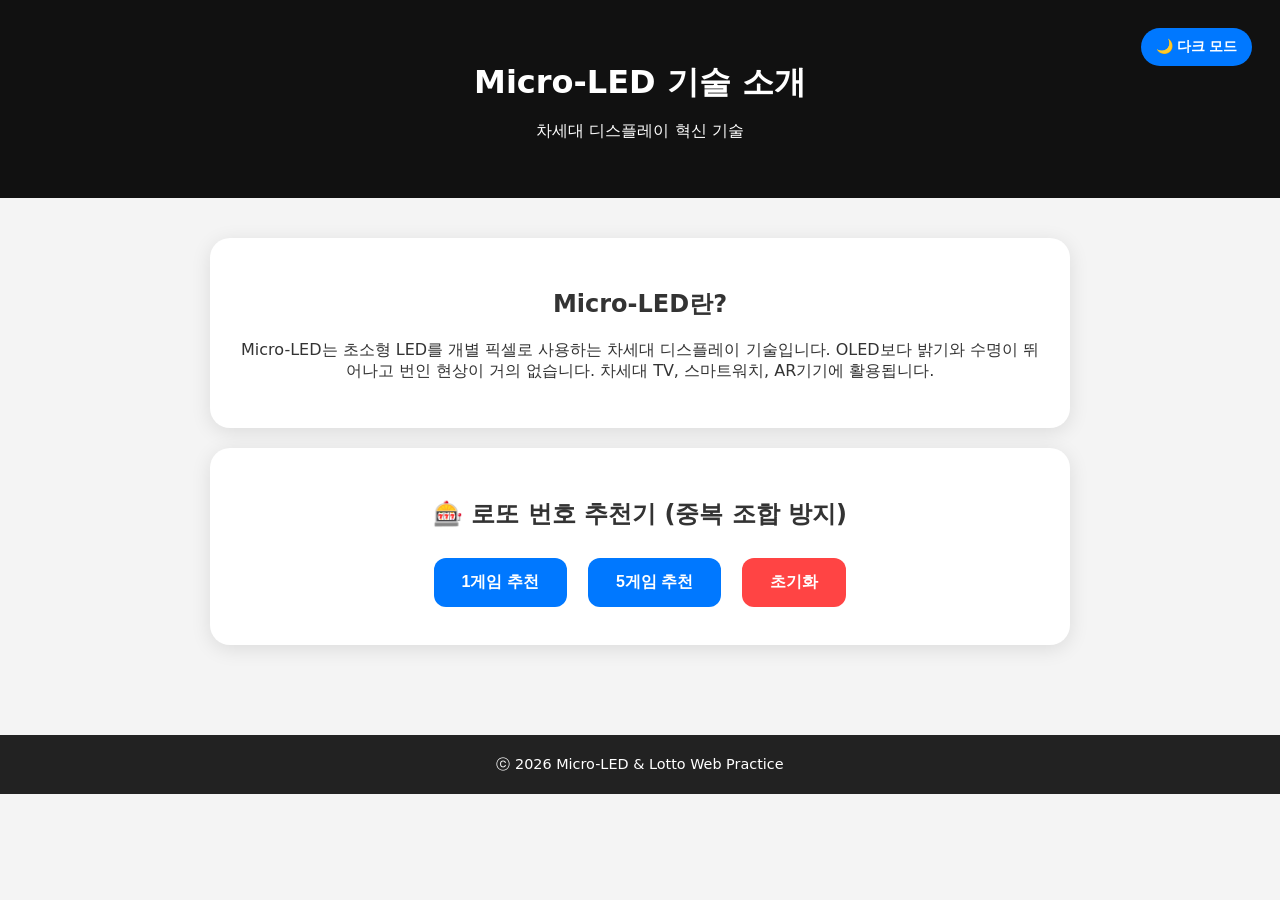
==== index.html @ c6f15ccf "Add Dark Mode / Light Mode and refactor project structure" ====
<!DOCTYPE html>
<html lang="ko">
<head>
    <meta charset="UTF-8">
    <meta name="viewport" content="width=device-width, initial-scale=1.0">
    <title>Micro-LED & 로또 추천기</title>
    <!-- CSS Linking -->
    <link rel="stylesheet" href="style.css">
</head>
<body>

<header>
    <h1>Micro-LED 기술 소개</h1>
    <p>차세대 디스플레이 혁신 기술</p>
    <button id="theme-toggle">🌙 다크 모드</button>
</header>

<section>
    <div class="box">
        <h2>Micro-LED란?</h2>
        <p>
            Micro-LED는 초소형 LED를 개별 픽셀로 사용하는 차세대 디스플레이 기술입니다.
            OLED보다 밝기와 수명이 뛰어나고 번인 현상이 거의 없습니다.
            차세대 TV, 스마트워치, AR기기에 활용됩니다.
        </p>
    </div>

    <div class="box">
        <h2>🎰 로또 번호 추천기 (중복 조합 방지)</h2>
        <div class="controls">
            <button onclick="generateOne()">1게임 추천</button>
            <button onclick="generateFive()">5게임 추천</button>
            <button class="reset-btn" onclick="resetLotto()">초기화</button>
        </div>
        <div id="lottoResult"></div>
    </div>
</section>

<footer>
    ⓒ 2026 Micro-LED & Lotto Web Practice
</footer>

<!-- JS Linking -->
<script src="main.js"></script>
</body>
</html>
---- style.css ----
:root {
    /* Light Theme Variables */
    --bg-color: #f4f4f4;
    --card-bg: #ffffff;
    --text-color: #333333;
    --header-bg: #111111;
    --header-text: #ffffff;
    --footer-bg: #222222;
    --footer-text: #ffffff;
    --primary-color: #0078ff;
    --primary-hover: #0056cc;
    --reset-color: #ff4444;
    --reset-hover: #cc0000;
    --shadow: rgba(0, 0, 0, 0.1);
}

[data-theme="dark"] {
    /* Dark Theme Variables */
    --bg-color: #121212;
    --card-bg: #1e1e1e;
    --text-color: #e0e0e0;
    --header-bg: #000000;
    --header-text: #ffffff;
    --footer-bg: #1a1a1a;
    --footer-text: #aaaaaa;
    --shadow: rgba(255, 255, 255, 0.05);
}

body {
    font-family: 'Pretendard', -apple-system, BlinkMacSystemFont, system-ui, Roboto, sans-serif;
    text-align: center;
    margin: 0;
    padding: 0;
    background-color: var(--bg-color);
    color: var(--text-color);
    transition: background-color 0.3s, color 0.3s;
}

header {
    background-color: var(--header-bg);
    color: var(--header-text);
    padding: 40px 20px;
    position: relative;
}

header h1 {
    font-size: 2rem;
    margin-bottom: 10px;
}

#theme-toggle {
    position: absolute;
    top: 20px;
    right: 20px;
    padding: 10px 15px;
    font-size: 14px;
    border-radius: 20px;
    background-color: var(--primary-color);
    color: white;
    border: none;
    cursor: pointer;
    transition: transform 0.2s;
}

#theme-toggle:active {
    transform: scale(0.95);
}

section {
    padding: 20px;
}

.box {
    background: var(--card-bg);
    margin: 20px auto;
    padding: 30px;
    width: 90%;
    max-width: 800px;
    border-radius: 20px;
    box-shadow: 0px 4px 20px var(--shadow);
    transition: background-color 0.3s, box-shadow 0.3s;
}

button {
    padding: 14px 28px;
    font-size: 1rem;
    font-weight: 600;
    background-color: var(--primary-color);
    color: white;
    border: none;
    border-radius: 12px;
    cursor: pointer;
    margin: 8px;
    transition: background-color 0.2s, transform 0.1s;
}

button:hover {
    background-color: var(--primary-hover);
}

button:active {
    transform: translateY(1px);
}

.reset-btn {
    background-color: var(--reset-color);
}

.reset-btn:hover {
    background-color: var(--reset-hover);
}

.ball {
    display: inline-flex;
    justify-content: center;
    align-items: center;
    width: 50px;
    height: 50px;
    border-radius: 50%;
    color: white;
    font-weight: bold;
    font-size: 1.1rem;
    margin: 8px;
    box-shadow: 0 4px 8px rgba(0,0,0,0.2);
}

footer {
    background: var(--footer-bg);
    color: var(--footer-text);
    padding: 20px;
    margin-top: 50px;
    font-size: 0.9rem;
}

/* Responsive Optimization */
@media (max-width: 600px) {
    header h1 {
        font-size: 1.5rem;
    }

    .box {
        padding: 20px;
    }

    button {
        width: 100%;
        margin: 5px 0;
    }

    .ball {
        width: 45px;
        height: 45px;
        font-size: 1rem;
    }
}
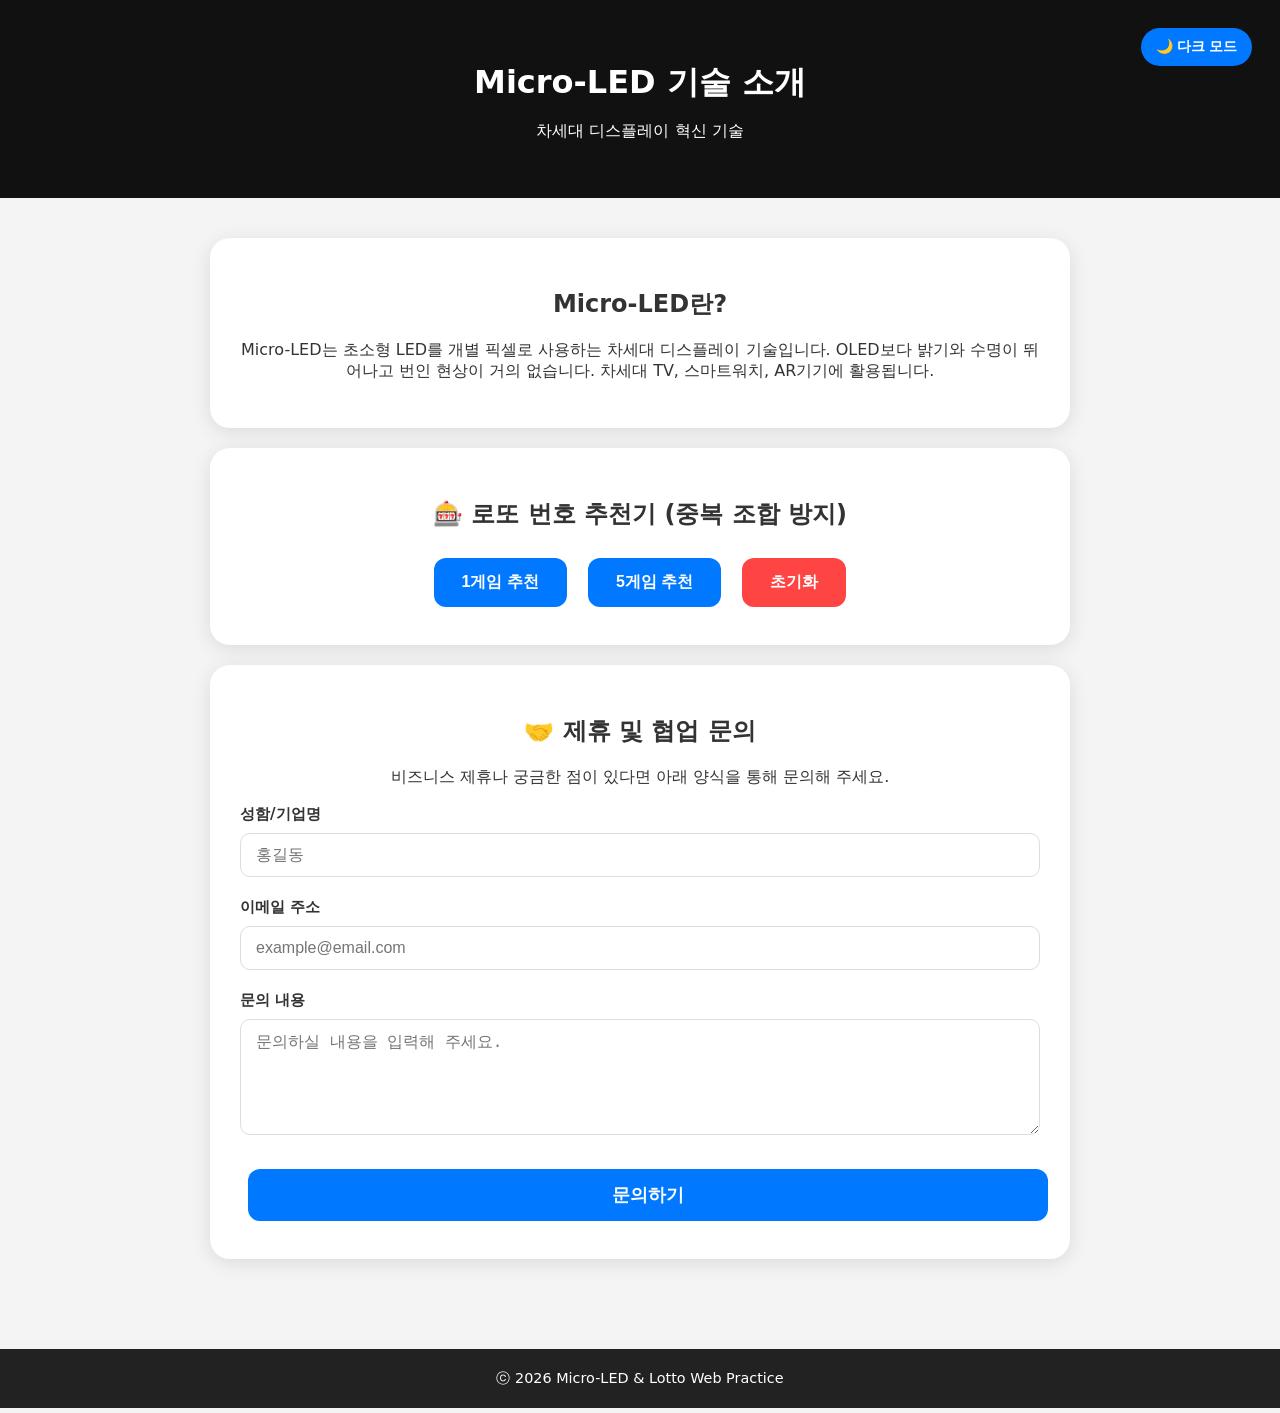
==== commit 92f175ee: "Add partnership inquiry form with Formspree integration" ====
--- a/index.html
+++ b/index.html
@@ -34,6 +34,26 @@
         </div>
         <div id="lottoResult"></div>
     </div>
+
+    <div class="box">
+        <h2>🤝 제휴 및 협업 문의</h2>
+        <p>비즈니스 제휴나 궁금한 점이 있다면 아래 양식을 통해 문의해 주세요.</p>
+        <form action="https://formspree.io/f/xdalrvzw" method="POST" id="contact-form">
+            <div class="form-group">
+                <label for="name">성함/기업명</label>
+                <input type="text" id="name" name="name" placeholder="홍길동" required>
+            </div>
+            <div class="form-group">
+                <label for="email">이메일 주소</label>
+                <input type="email" id="email" name="email" placeholder="example@email.com" required>
+            </div>
+            <div class="form-group">
+                <label for="message">문의 내용</label>
+                <textarea id="message" name="message" rows="5" placeholder="문의하실 내용을 입력해 주세요." required></textarea>
+            </div>
+            <button type="submit" class="submit-btn">문의하기</button>
+        </form>
+    </div>
 </section>
 
 <footer>
--- a/style.css
+++ b/style.css
@@ -132,6 +132,50 @@
     font-size: 0.9rem;
 }
 
+/* Form Styling */
+.form-group {
+    text-align: left;
+    margin-bottom: 20px;
+}
+
+.form-group label {
+    display: block;
+    font-weight: 600;
+    margin-bottom: 8px;
+    font-size: 0.95rem;
+}
+
+.form-group input,
+.form-group textarea {
+    width: 100%;
+    padding: 12px 15px;
+    border-radius: 10px;
+    border: 1px solid #ddd;
+    background-color: var(--card-bg);
+    color: var(--text-color);
+    font-size: 1rem;
+    box-sizing: border-box;
+    transition: border-color 0.2s, box-shadow 0.2s;
+}
+
+[data-theme="dark"] .form-group input,
+[data-theme="dark"] .form-group textarea {
+    border-color: #444;
+}
+
+.form-group input:focus,
+.form-group textarea:focus {
+    outline: none;
+    border-color: var(--primary-color);
+    box-shadow: 0 0 8px rgba(0, 120, 255, 0.2);
+}
+
+.submit-btn {
+    width: 100%;
+    margin-top: 10px;
+    font-size: 1.1rem;
+}
+
 /* Responsive Optimization */
 @media (max-width: 600px) {
     header h1 {
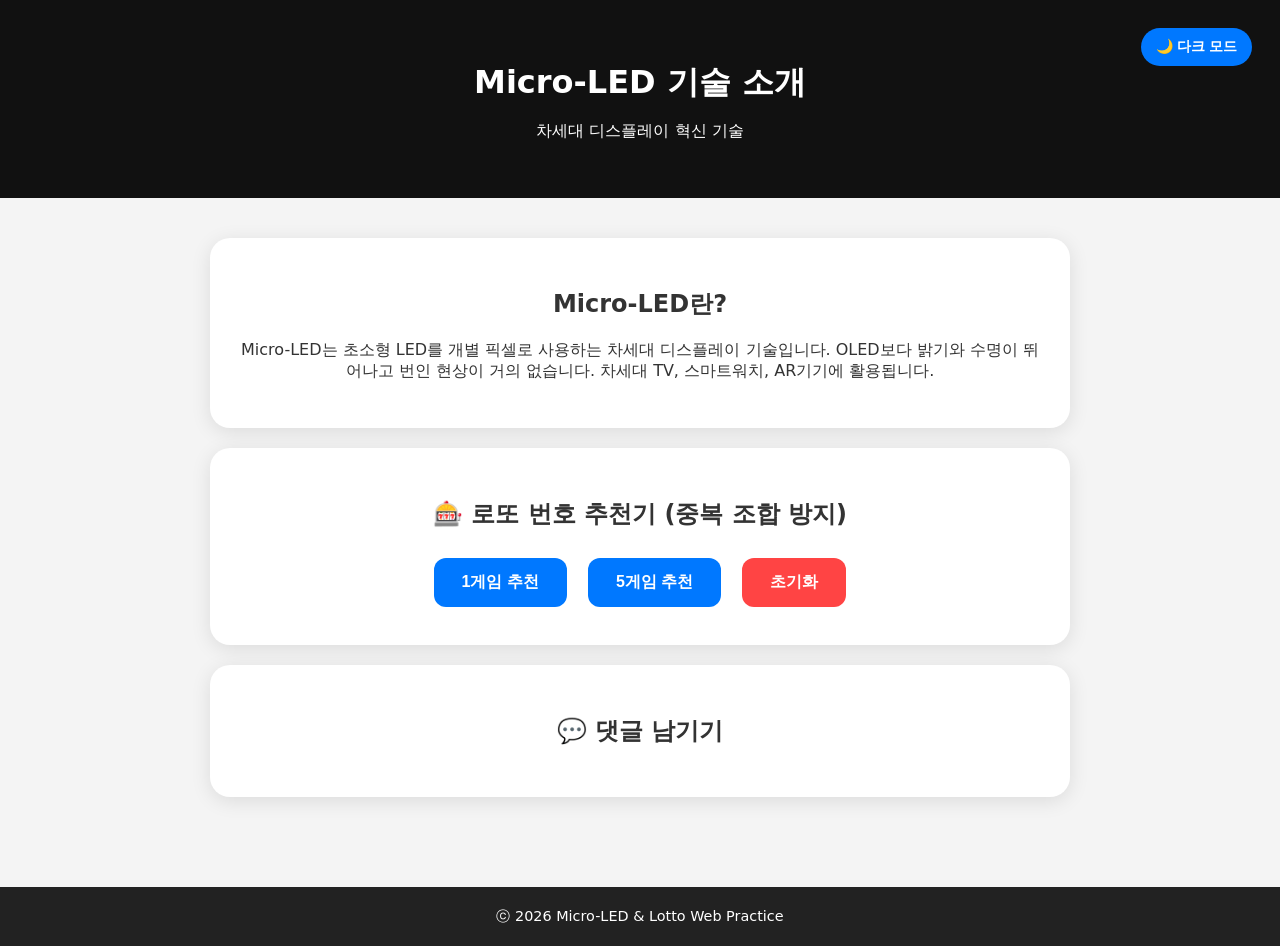
==== commit 4bc95427: "Integrate Disqus comments section" ====
--- a/index.html
+++ b/index.html
@@ -36,23 +36,26 @@
     </div>
 
     <div class="box">
-        <h2>🤝 제휴 및 협업 문의</h2>
-        <p>비즈니스 제휴나 궁금한 점이 있다면 아래 양식을 통해 문의해 주세요.</p>
-        <form action="https://formspree.io/f/xdalrvzw" method="POST" id="contact-form">
-            <div class="form-group">
-                <label for="name">성함/기업명</label>
-                <input type="text" id="name" name="name" placeholder="홍길동" required>
-            </div>
-            <div class="form-group">
-                <label for="email">이메일 주소</label>
-                <input type="email" id="email" name="email" placeholder="example@email.com" required>
-            </div>
-            <div class="form-group">
-                <label for="message">문의 내용</label>
-                <textarea id="message" name="message" rows="5" placeholder="문의하실 내용을 입력해 주세요." required></textarea>
-            </div>
-            <button type="submit" class="submit-btn">문의하기</button>
-        </form>
+        <h2>💬 댓글 남기기</h2>
+        <div id="disqus_thread"></div>
+        <script>
+            /**
+            *  RECOMMENDED CONFIGURATION VARIABLES: EDIT AND UNCOMMENT THE SECTION BELOW TO INSERT DYNAMIC VALUES FROM YOUR PLATFORM OR CMS.
+            *  LEARN WHY DEFINING THESE VARIABLES IS IMPORTANT: https://disqus.com/admin/universalcode/#configuration-variables    */
+            /*
+            var disqus_config = function () {
+            this.page.url = PAGE_URL;  // Replace PAGE_URL with your page's canonical URL variable
+            this.page.identifier = PAGE_IDENTIFIER; // Replace PAGE_IDENTIFIER with your page's unique identifier variable
+            };
+            */
+            (function() { // DON'T EDIT BELOW THIS LINE
+            var d = document, s = d.createElement('script');
+            s.src = 'https://hunmintech.disqus.com/embed.js';
+            s.setAttribute('data-timestamp', +new Date());
+            (d.head || d.body).appendChild(s);
+            })();
+        </script>
+        <noscript>Please enable JavaScript to view the <a href="https://disqus.com/?ref_noscript">comments powered by Disqus.</a></noscript>
     </div>
 </section>
 
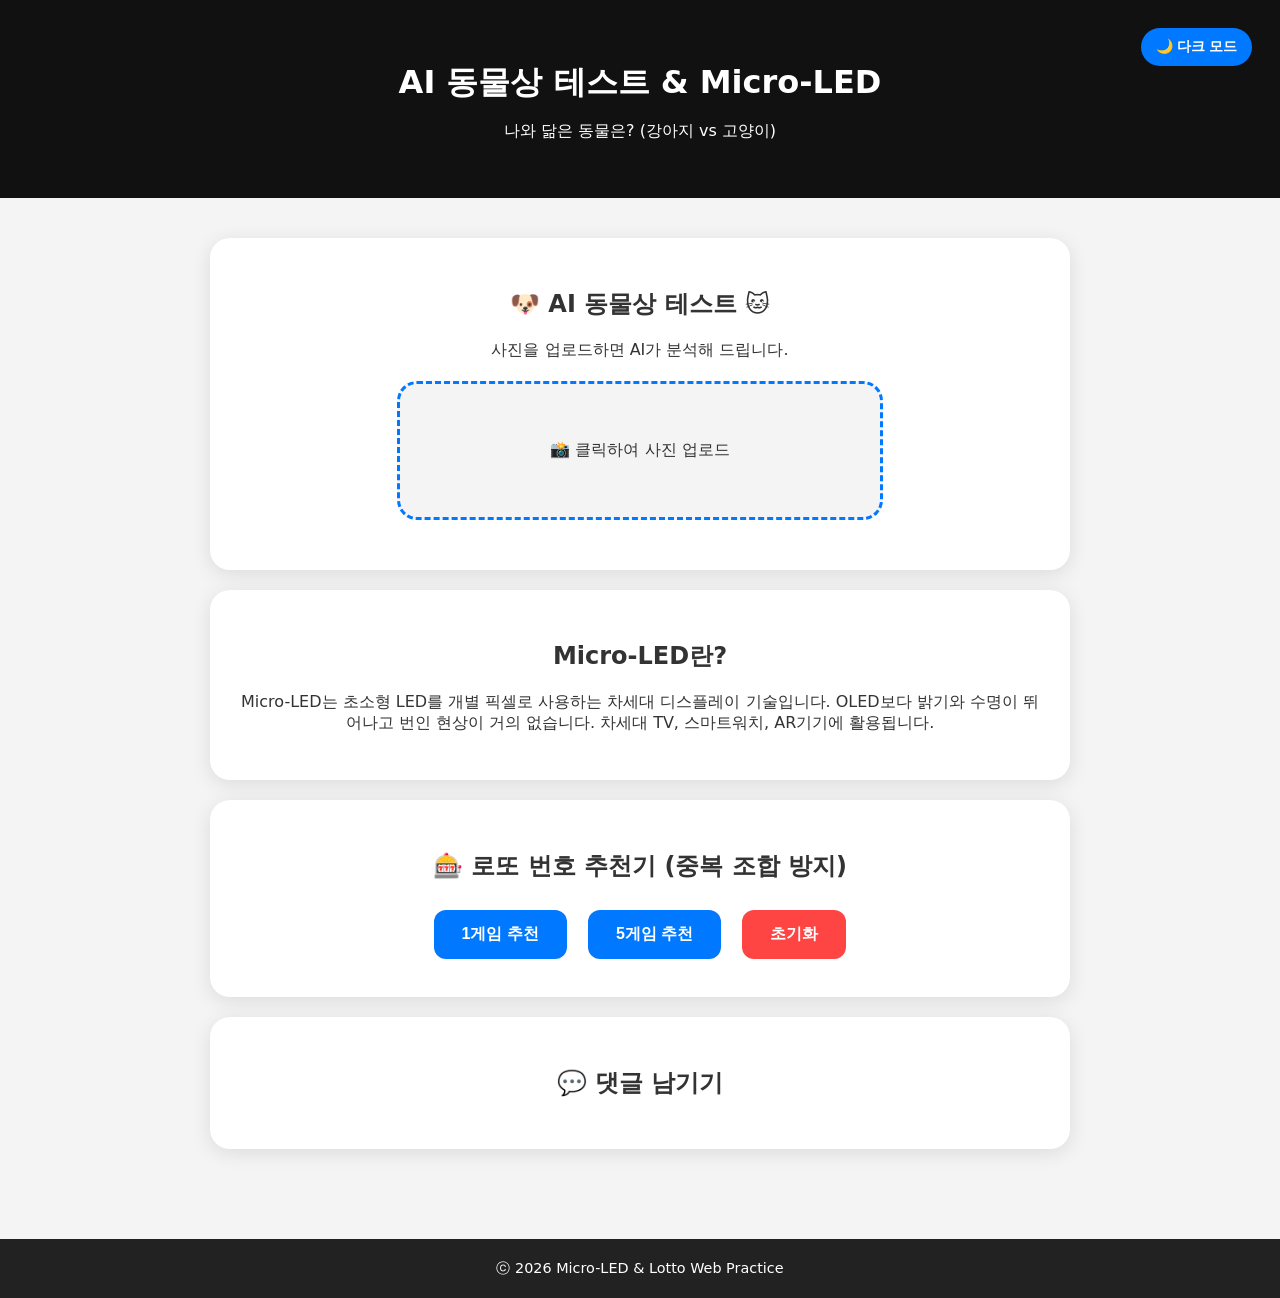
==== commit 286bc8f1: "Implement AI Animal Face Test (Cat vs Dog) with file upload" ====
--- a/index.html
+++ b/index.html
@@ -3,19 +3,48 @@
 <head>
     <meta charset="UTF-8">
     <meta name="viewport" content="width=device-width, initial-scale=1.0">
-    <title>Micro-LED & 로또 추천기</title>
+    <title>Micro-LED & AI 동물상 테스트</title>
     <!-- CSS Linking -->
     <link rel="stylesheet" href="style.css">
+    <!-- Teachable Machine Libraries -->
+    <script src="https://cdn.jsdelivr.net/npm/@tensorflow/tfjs@latest/dist/tf.min.js"></script>
+    <script src="https://cdn.jsdelivr.net/npm/@teachablemachine/image@latest/dist/teachablemachine-image.min.js"></script>
 </head>
 <body>
 
 <header>
-    <h1>Micro-LED 기술 소개</h1>
-    <p>차세대 디스플레이 혁신 기술</p>
+    <h1>AI 동물상 테스트 & Micro-LED</h1>
+    <p>나와 닮은 동물은? (강아지 vs 고양이)</p>
     <button id="theme-toggle">🌙 다크 모드</button>
 </header>
 
 <section>
+    <!-- AI Animal Face Test Section -->
+    <div class="box ai-section">
+        <h2>🐶 AI 동물상 테스트 🐱</h2>
+        <p>사진을 업로드하면 AI가 분석해 드립니다.</p>
+        
+        <div class="upload-area" id="upload-area">
+            <input type="file" id="image-input" accept="image/*" hidden>
+            <div id="preview-container">
+                <img id="face-image" src="" alt="Face Preview" style="display: none; max-width: 100%; border-radius: 15px;">
+                <div id="placeholder">
+                    <p>📸 클릭하여 사진 업로드</p>
+                </div>
+            </div>
+        </div>
+
+        <div id="loading" style="display: none; margin: 20px;">
+            <p>AI 분석 중... 🤖</p>
+        </div>
+
+        <div id="result-container" style="display: none; margin-top: 30px;">
+            <h3 id="result-message">분석 결과</h3>
+            <div id="label-container"></div>
+            <button onclick="location.reload()" style="margin-top: 20px; background-color: #555;">다시 하기</button>
+        </div>
+    </div>
+
     <div class="box">
         <h2>Micro-LED란?</h2>
         <p>
@@ -36,6 +65,8 @@
     </div>
 
     <div class="box">
+
+
         <h2>💬 댓글 남기기</h2>
         <div id="disqus_thread"></div>
         <script>
@@ -67,3 +98,4 @@
 <script src="main.js"></script>
 </body>
 </html>
+
--- a/style.css
+++ b/style.css
@@ -132,6 +132,66 @@
     font-size: 0.9rem;
 }
 
+/* AI Animal Face Test Section */
+.upload-area {
+    border: 3px dashed var(--primary-color);
+    border-radius: 20px;
+    padding: 40px;
+    cursor: pointer;
+    background-color: var(--bg-color);
+    transition: all 0.2s ease;
+    max-width: 400px;
+    margin: 20px auto;
+}
+
+.upload-area:hover {
+    background-color: var(--primary-color);
+    color: white;
+    transform: scale(1.02);
+}
+
+#preview-container {
+    display: flex;
+    justify-content: center;
+    align-items: center;
+}
+
+.bar-container {
+    position: relative;
+    width: 100%;
+    height: 35px;
+    background-color: #ddd;
+    border-radius: 20px;
+    margin-bottom: 15px;
+    overflow: hidden;
+}
+
+[data-theme="dark"] .bar-container {
+    background-color: #444;
+}
+
+.bar {
+    height: 100%;
+    width: 0%;
+    border-radius: 20px;
+    display: flex;
+    align-items: center;
+    padding-left: 15px;
+    color: white;
+    font-weight: bold;
+    font-size: 0.9rem;
+    transition: width 0.8s ease-out;
+}
+
+.dog-bar { background-color: #fbc400; }
+.cat-bar { background-color: #ff7272; }
+
+#result-message {
+    font-size: 1.5rem;
+    margin-bottom: 25px;
+    color: var(--primary-color);
+}
+
 /* Form Styling */
 .form-group {
     text-align: left;
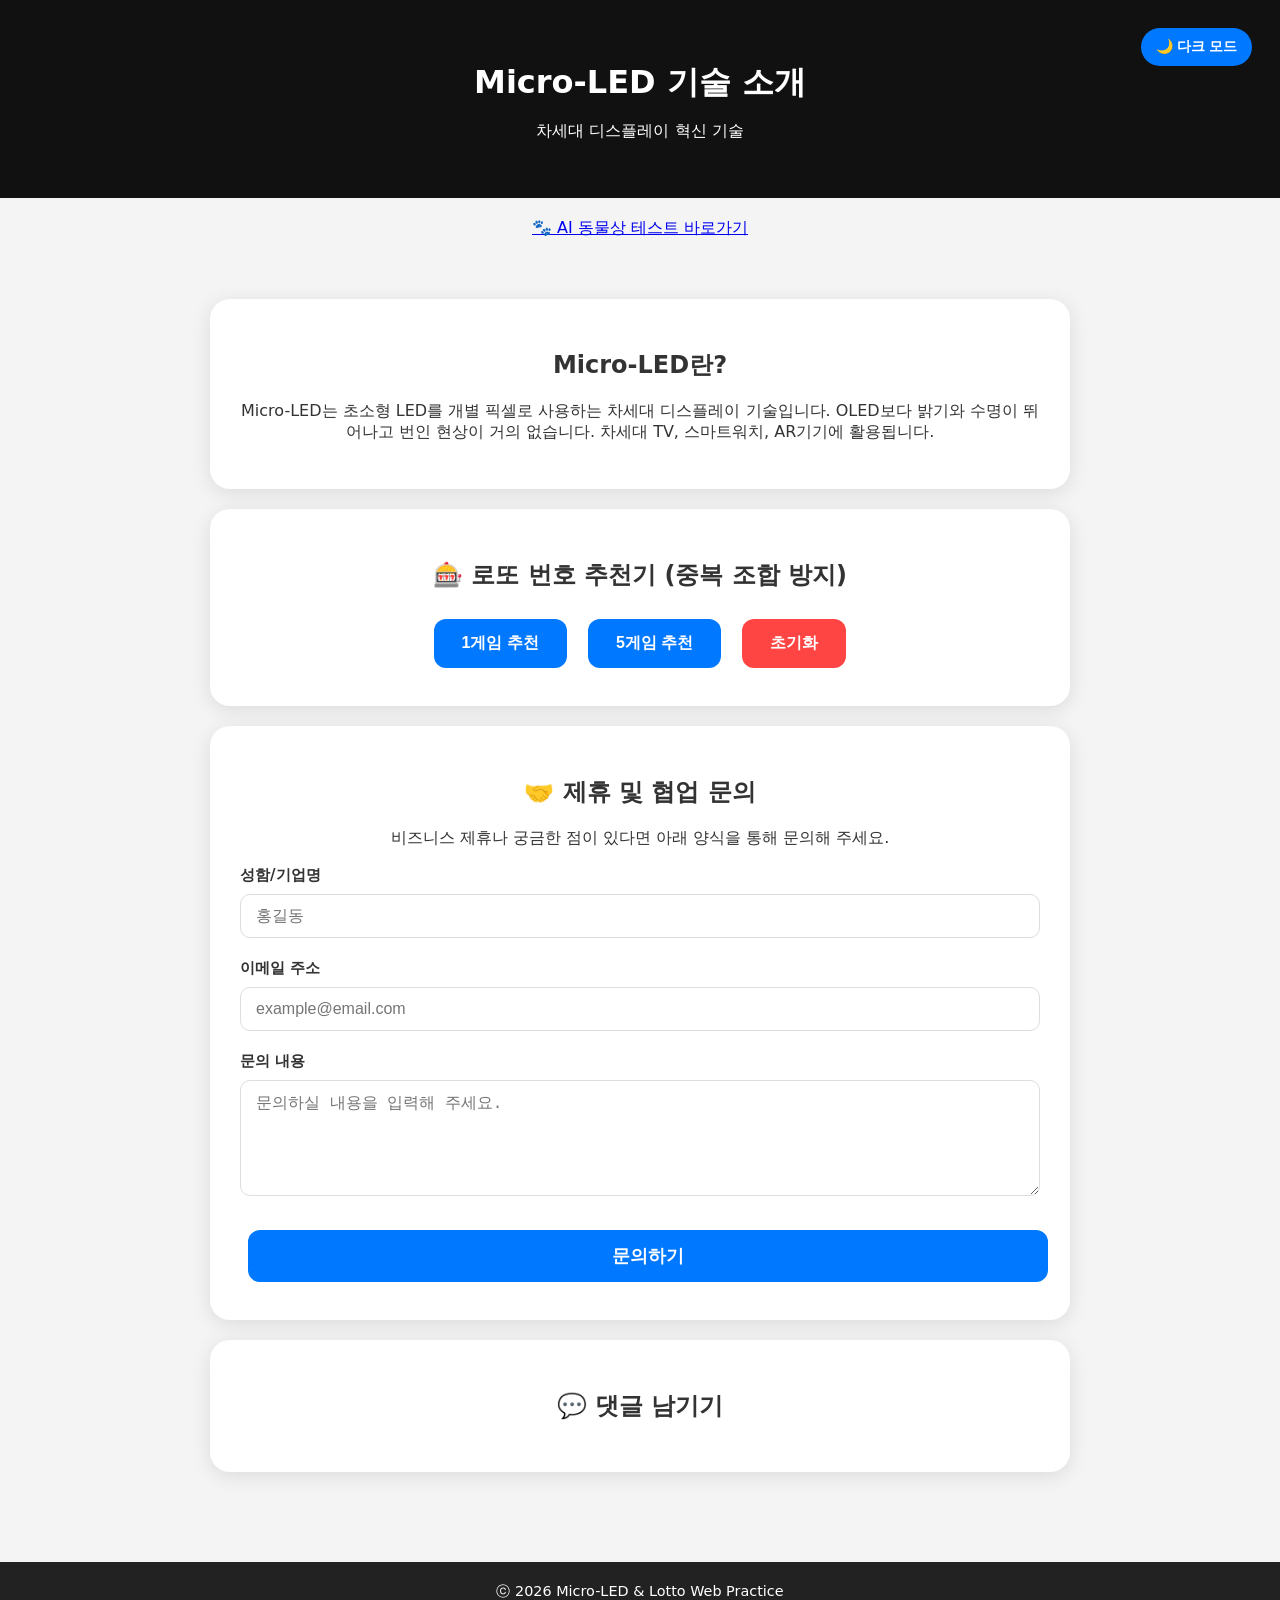
==== commit 92515838: "Separate Animal Face Test into animal-test.html and cleanup index.html" ====
--- a/index.html
+++ b/index.html
@@ -3,48 +3,23 @@
 <head>
     <meta charset="UTF-8">
     <meta name="viewport" content="width=device-width, initial-scale=1.0">
-    <title>Micro-LED & AI 동물상 테스트</title>
+    <title>Micro-LED & 로또 추천기</title>
     <!-- CSS Linking -->
     <link rel="stylesheet" href="style.css">
-    <!-- Teachable Machine Libraries -->
-    <script src="https://cdn.jsdelivr.net/npm/@tensorflow/tfjs@latest/dist/tf.min.js"></script>
-    <script src="https://cdn.jsdelivr.net/npm/@teachablemachine/image@latest/dist/teachablemachine-image.min.js"></script>
 </head>
 <body>
 
 <header>
-    <h1>AI 동물상 테스트 & Micro-LED</h1>
-    <p>나와 닮은 동물은? (강아지 vs 고양이)</p>
+    <h1>Micro-LED 기술 소개</h1>
+    <p>차세대 디스플레이 혁신 기술</p>
     <button id="theme-toggle">🌙 다크 모드</button>
 </header>
 
+<nav style="margin: 20px;">
+    <a href="animal-test.html" class="nav-link">🐾 AI 동물상 테스트 바로가기</a>
+</nav>
+
 <section>
-    <!-- AI Animal Face Test Section -->
-    <div class="box ai-section">
-        <h2>🐶 AI 동물상 테스트 🐱</h2>
-        <p>사진을 업로드하면 AI가 분석해 드립니다.</p>
-        
-        <div class="upload-area" id="upload-area">
-            <input type="file" id="image-input" accept="image/*" hidden>
-            <div id="preview-container">
-                <img id="face-image" src="" alt="Face Preview" style="display: none; max-width: 100%; border-radius: 15px;">
-                <div id="placeholder">
-                    <p>📸 클릭하여 사진 업로드</p>
-                </div>
-            </div>
-        </div>
-
-        <div id="loading" style="display: none; margin: 20px;">
-            <p>AI 분석 중... 🤖</p>
-        </div>
-
-        <div id="result-container" style="display: none; margin-top: 30px;">
-            <h3 id="result-message">분석 결과</h3>
-            <div id="label-container"></div>
-            <button onclick="location.reload()" style="margin-top: 20px; background-color: #555;">다시 하기</button>
-        </div>
-    </div>
-
     <div class="box">
         <h2>Micro-LED란?</h2>
         <p>
@@ -65,21 +40,30 @@
     </div>
 
     <div class="box">
+        <h2>🤝 제휴 및 협업 문의</h2>
+        <p>비즈니스 제휴나 궁금한 점이 있다면 아래 양식을 통해 문의해 주세요.</p>
+        <form action="https://formspree.io/f/xdalrvzw" method="POST" id="contact-form">
+            <div class="form-group">
+                <label for="name">성함/기업명</label>
+                <input type="text" id="name" name="name" placeholder="홍길동" required>
+            </div>
+            <div class="form-group">
+                <label for="email">이메일 주소</label>
+                <input type="email" id="email" name="email" placeholder="example@email.com" required>
+            </div>
+            <div class="form-group">
+                <label for="message">문의 내용</label>
+                <textarea id="message" name="message" rows="5" placeholder="문의하실 내용을 입력해 주세요." required></textarea>
+            </div>
+            <button type="submit" class="submit-btn">문의하기</button>
+        </form>
+    </div>
 
-
+    <div class="box">
         <h2>💬 댓글 남기기</h2>
         <div id="disqus_thread"></div>
         <script>
-            /**
-            *  RECOMMENDED CONFIGURATION VARIABLES: EDIT AND UNCOMMENT THE SECTION BELOW TO INSERT DYNAMIC VALUES FROM YOUR PLATFORM OR CMS.
-            *  LEARN WHY DEFINING THESE VARIABLES IS IMPORTANT: https://disqus.com/admin/universalcode/#configuration-variables    */
-            /*
-            var disqus_config = function () {
-            this.page.url = PAGE_URL;  // Replace PAGE_URL with your page's canonical URL variable
-            this.page.identifier = PAGE_IDENTIFIER; // Replace PAGE_IDENTIFIER with your page's unique identifier variable
-            };
-            */
-            (function() { // DON'T EDIT BELOW THIS LINE
+            (function() {
             var d = document, s = d.createElement('script');
             s.src = 'https://hunmintech.disqus.com/embed.js';
             s.setAttribute('data-timestamp', +new Date());
@@ -98,4 +82,3 @@
 <script src="main.js"></script>
 </body>
 </html>
-
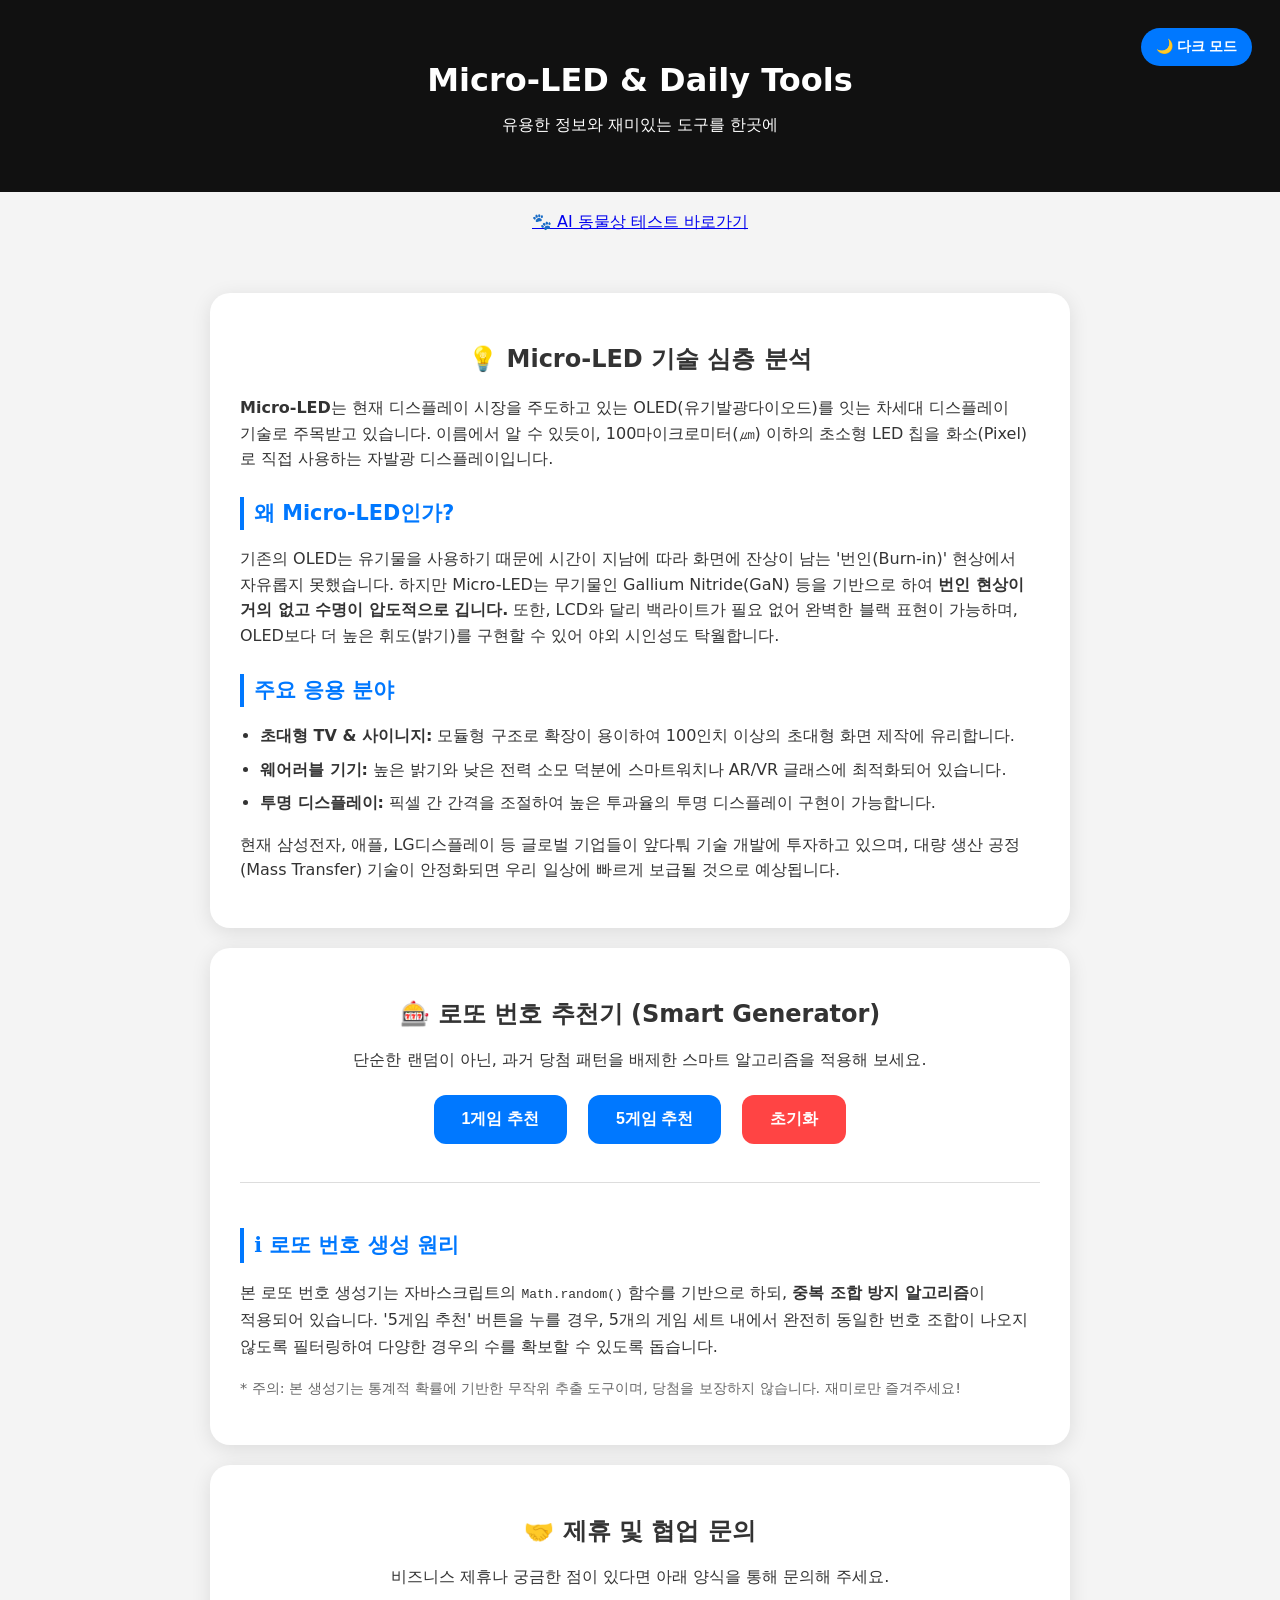
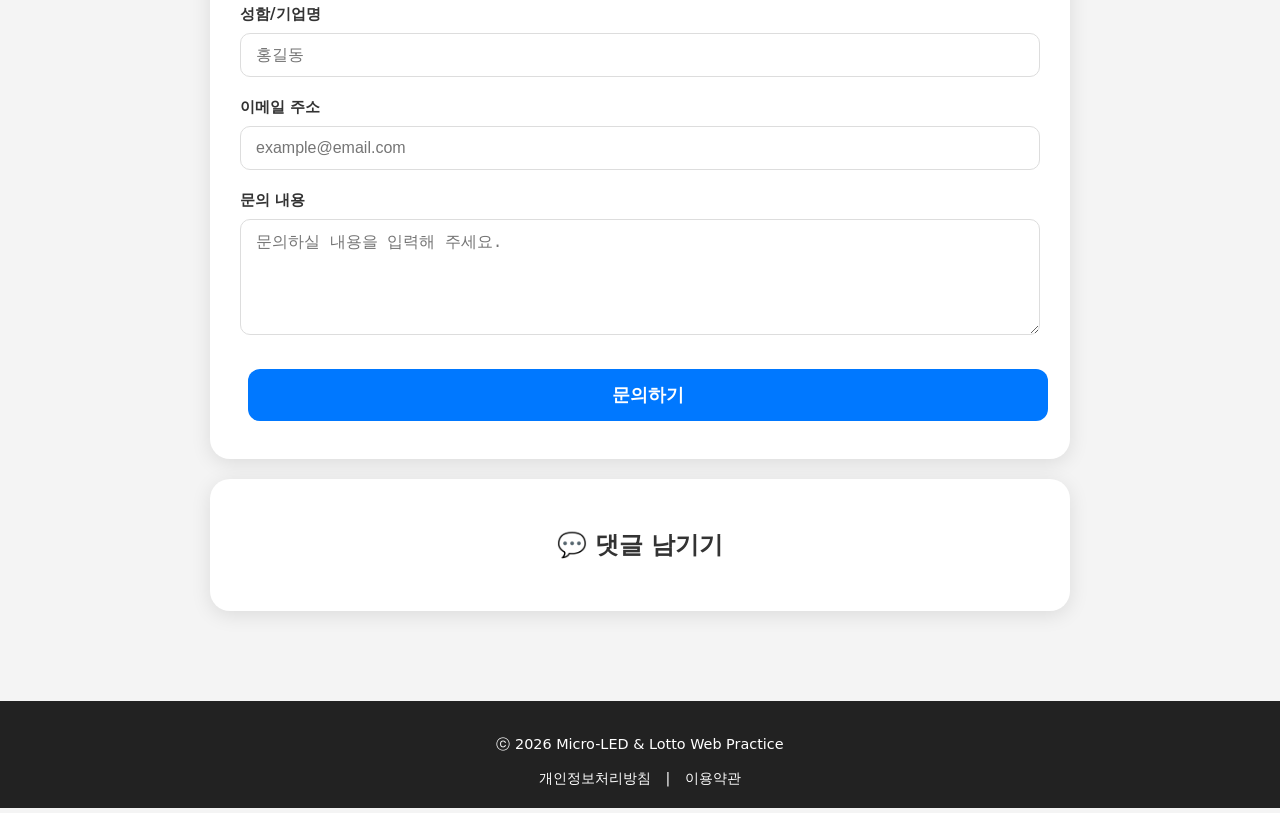
==== commit 784ac628: "Optimize for AdSense approval: Expand content, add Privacy/Terms pages, and integrate GA4 tracking" ====
--- a/index.html
+++ b/index.html
@@ -3,15 +3,29 @@
 <head>
     <meta charset="UTF-8">
     <meta name="viewport" content="width=device-width, initial-scale=1.0">
-    <title>Micro-LED & 로또 추천기</title>
+    <meta name="description" content="Micro-LED 디스플레이 기술 소개와 로또 번호 무료 생성기, AI 동물상 테스트를 제공하는 유틸리티 웹사이트입니다.">
+    <!-- Google tag (gtag.js) -->
+    <script async src="https://www.googletagmanager.com/gtag/js?id=G-B8SJL64YMD"></script>
+    <script>
+      window.dataLayer = window.dataLayer || [];
+      function gtag(){dataLayer.push(arguments);}
+      gtag('js', new Date());
+
+      gtag('config', 'G-B8SJL64YMD');
+    </script>
+    <meta name="google-adsense-account" content="ca-pub-9990274597277594">
+    <title>Micro-LED 정보 & 로또 추천기</title>
+    <!-- AdSense -->
+    <script async src="https://pagead2.googlesyndication.com/pagead/js/adsbygoogle.js?client=ca-pub-9990274597277594"
+     crossorigin="anonymous"></script>
     <!-- CSS Linking -->
     <link rel="stylesheet" href="style.css">
 </head>
 <body>
 
 <header>
-    <h1>Micro-LED 기술 소개</h1>
-    <p>차세대 디스플레이 혁신 기술</p>
+    <h1>Micro-LED & Daily Tools</h1>
+    <p>유용한 정보와 재미있는 도구를 한곳에</p>
     <button id="theme-toggle">🌙 다크 모드</button>
 </header>
 
@@ -20,23 +34,56 @@
 </nav>
 
 <section>
+    <!-- Enhanced Content Section: Micro-LED -->
     <div class="box">
-        <h2>Micro-LED란?</h2>
-        <p>
-            Micro-LED는 초소형 LED를 개별 픽셀로 사용하는 차세대 디스플레이 기술입니다.
-            OLED보다 밝기와 수명이 뛰어나고 번인 현상이 거의 없습니다.
-            차세대 TV, 스마트워치, AR기기에 활용됩니다.
-        </p>
+        <h2>💡 Micro-LED 기술 심층 분석</h2>
+        <article style="text-align: left; line-height: 1.6;">
+            <p>
+                <strong>Micro-LED</strong>는 현재 디스플레이 시장을 주도하고 있는 OLED(유기발광다이오드)를 잇는 차세대 디스플레이 기술로 주목받고 있습니다. 
+                이름에서 알 수 있듯이, 100마이크로미터(㎛) 이하의 초소형 LED 칩을 화소(Pixel)로 직접 사용하는 자발광 디스플레이입니다.
+            </p>
+            <h3>왜 Micro-LED인가?</h3>
+            <p>
+                기존의 OLED는 유기물을 사용하기 때문에 시간이 지남에 따라 화면에 잔상이 남는 '번인(Burn-in)' 현상에서 자유롭지 못했습니다. 
+                하지만 Micro-LED는 무기물인 Gallium Nitride(GaN) 등을 기반으로 하여 <strong>번인 현상이 거의 없고 수명이 압도적으로 깁니다.</strong>
+                또한, LCD와 달리 백라이트가 필요 없어 완벽한 블랙 표현이 가능하며, OLED보다 더 높은 휘도(밝기)를 구현할 수 있어 야외 시인성도 탁월합니다.
+            </p>
+            <h3>주요 응용 분야</h3>
+            <ul>
+                <li><strong>초대형 TV & 사이니지:</strong> 모듈형 구조로 확장이 용이하여 100인치 이상의 초대형 화면 제작에 유리합니다.</li>
+                <li><strong>웨어러블 기기:</strong> 높은 밝기와 낮은 전력 소모 덕분에 스마트워치나 AR/VR 글래스에 최적화되어 있습니다.</li>
+                <li><strong>투명 디스플레이:</strong> 픽셀 간 간격을 조절하여 높은 투과율의 투명 디스플레이 구현이 가능합니다.</li>
+            </ul>
+            <p>
+                현재 삼성전자, 애플, LG디스플레이 등 글로벌 기업들이 앞다퉈 기술 개발에 투자하고 있으며, 대량 생산 공정(Mass Transfer) 기술이 안정화되면 우리 일상에 빠르게 보급될 것으로 예상됩니다.
+            </p>
+        </article>
     </div>
 
+    <!-- Enhanced Tool Section: Lotto Generator -->
     <div class="box">
-        <h2>🎰 로또 번호 추천기 (중복 조합 방지)</h2>
+        <h2>🎰 로또 번호 추천기 (Smart Generator)</h2>
+        <p>단순한 랜덤이 아닌, 과거 당첨 패턴을 배제한 스마트 알고리즘을 적용해 보세요.</p>
+        
         <div class="controls">
             <button onclick="generateOne()">1게임 추천</button>
             <button onclick="generateFive()">5게임 추천</button>
             <button class="reset-btn" onclick="resetLotto()">초기화</button>
         </div>
         <div id="lottoResult"></div>
+
+        <article style="text-align: left; margin-top: 30px; border-top: 1px solid #ddd; padding-top: 20px;">
+            <h3>ℹ️ 로또 번호 생성 원리</h3>
+            <p>
+                본 로또 번호 생성기는 자바스크립트의 <code>Math.random()</code> 함수를 기반으로 하되, 
+                <strong>중복 조합 방지 알고리즘</strong>이 적용되어 있습니다. 
+                '5게임 추천' 버튼을 누를 경우, 5개의 게임 세트 내에서 완전히 동일한 번호 조합이 나오지 않도록 필터링하여 
+                다양한 경우의 수를 확보할 수 있도록 돕습니다.
+            </p>
+            <p style="font-size: 0.9em; color: #666;">
+                * 주의: 본 생성기는 통계적 확률에 기반한 무작위 추출 도구이며, 당첨을 보장하지 않습니다. 재미로만 즐겨주세요!
+            </p>
+        </article>
     </div>
 
     <div class="box">
@@ -75,7 +122,11 @@
 </section>
 
 <footer>
-    ⓒ 2026 Micro-LED & Lotto Web Practice
+    <p>ⓒ 2026 Micro-LED & Lotto Web Practice</p>
+    <div style="margin-top: 10px;">
+        <a href="privacy.html" style="color: inherit; margin: 0 10px; text-decoration: none;">개인정보처리방침</a> |
+        <a href="terms.html" style="color: inherit; margin: 0 10px; text-decoration: none;">이용약관</a>
+    </div>
 </footer>
 
 <!-- JS Linking -->
--- a/style.css
+++ b/style.css
@@ -236,6 +236,42 @@
     font-size: 1.1rem;
 }
 
+/* Article & Content Typography */
+article {
+    line-height: 1.7;
+    color: var(--text-color);
+}
+
+article h3 {
+    margin-top: 25px;
+    margin-bottom: 10px;
+    font-size: 1.3rem;
+    color: var(--primary-color);
+    border-left: 4px solid var(--primary-color);
+    padding-left: 10px;
+}
+
+article h4 {
+    margin-top: 20px;
+    margin-bottom: 8px;
+    font-size: 1.1rem;
+}
+
+article p {
+    margin-bottom: 15px;
+    word-break: keep-all;
+}
+
+article ul {
+    margin-bottom: 15px;
+    padding-left: 20px;
+}
+
+article li {
+    margin-bottom: 8px;
+    list-style-type: disc;
+}
+
 /* Responsive Optimization */
 @media (max-width: 600px) {
     header h1 {
